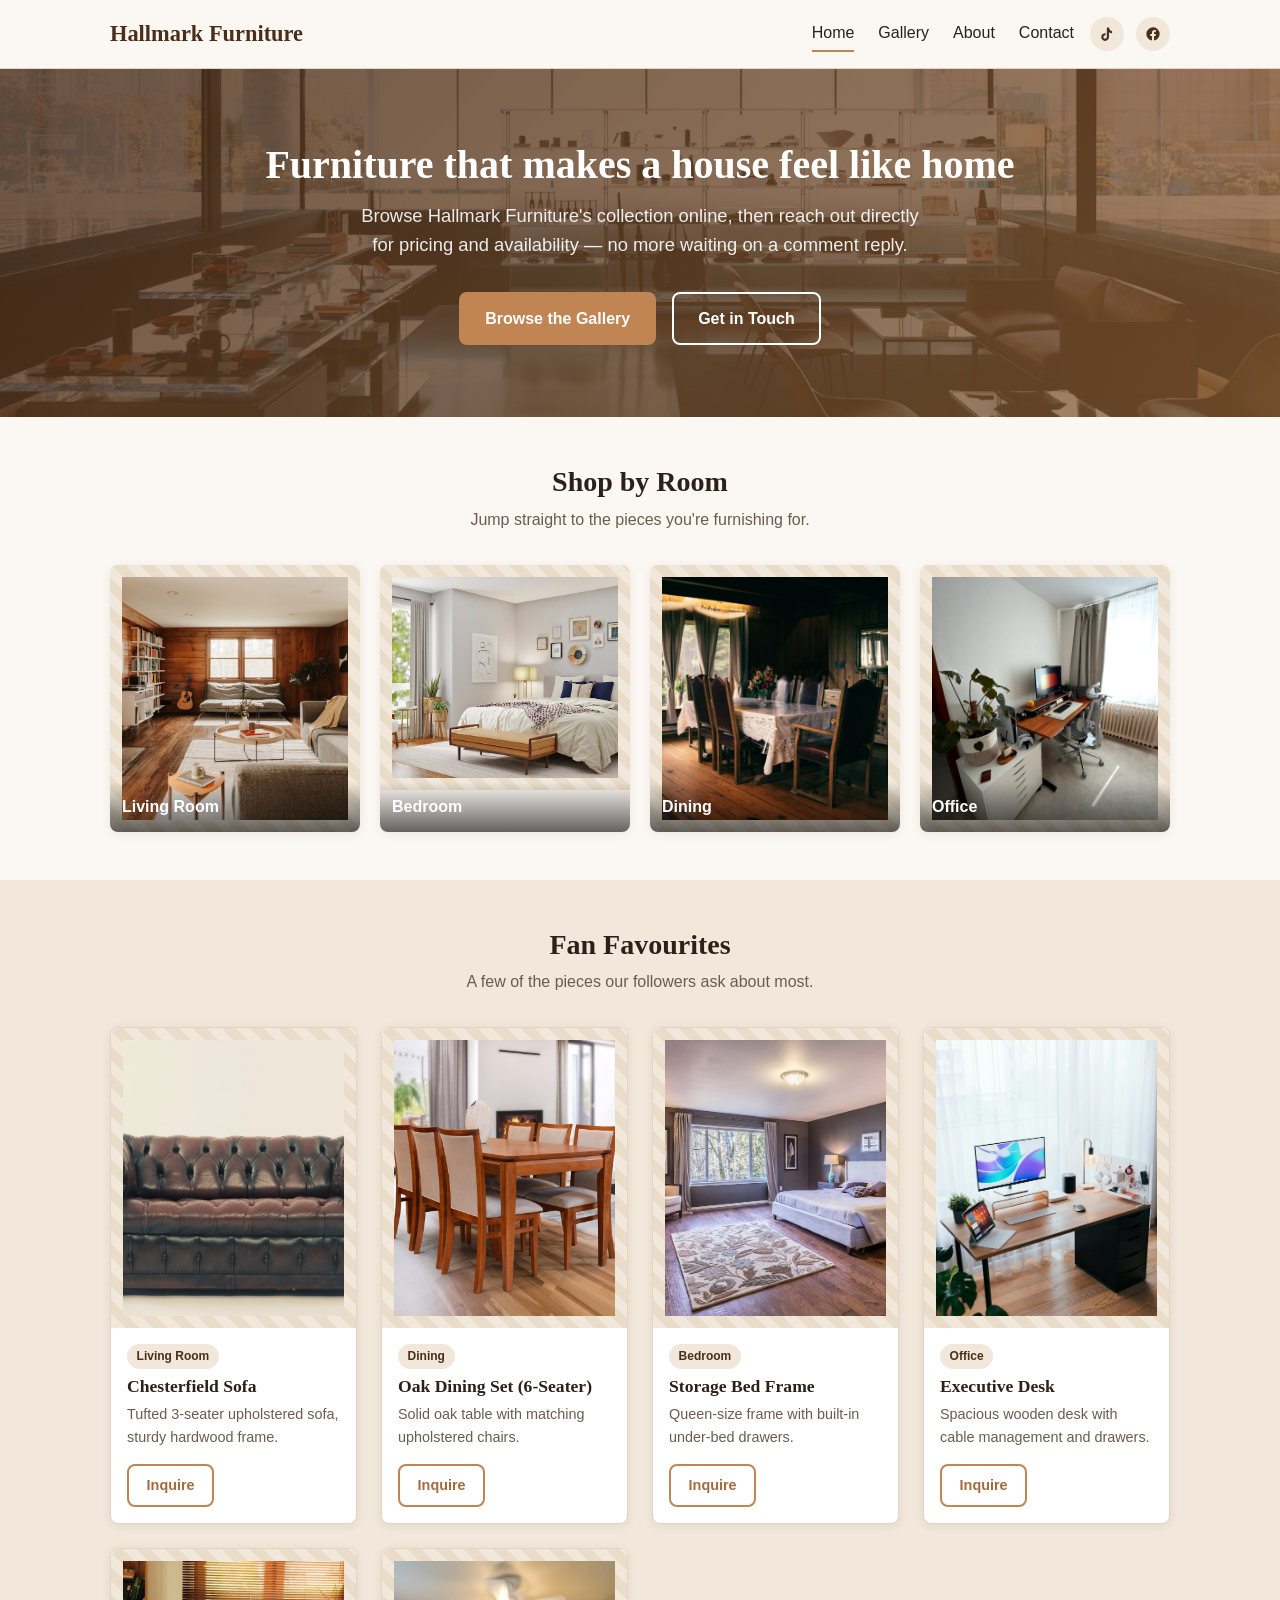
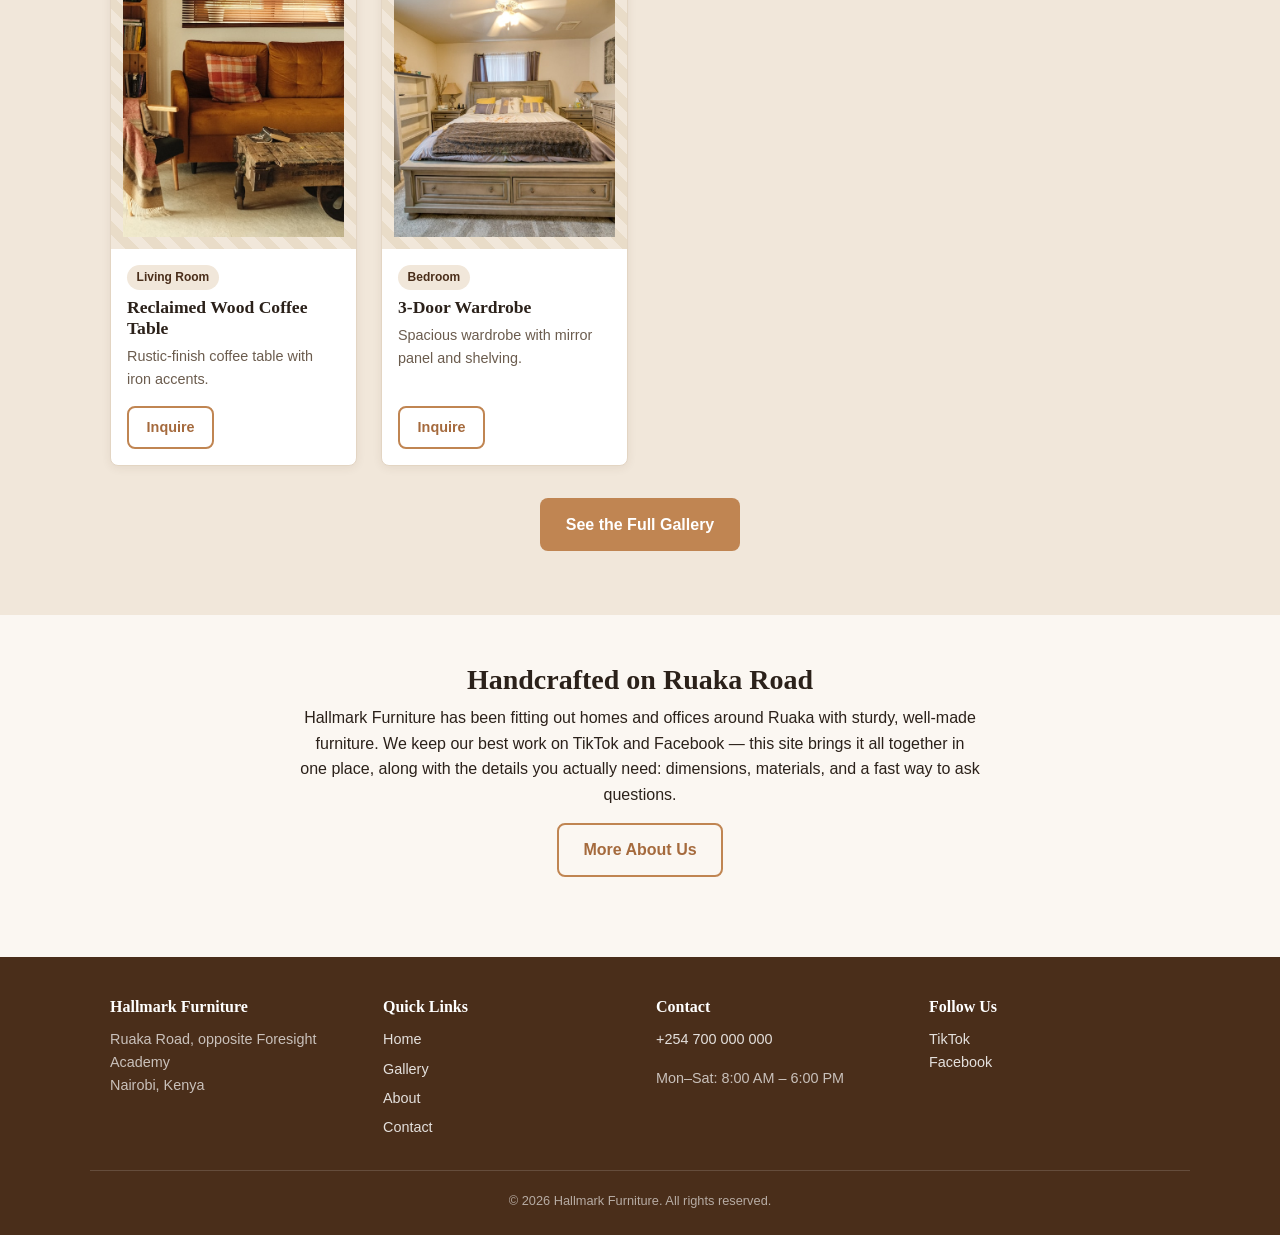
==== app/index.html @ 0342a09c "add furniture website" ====
<!DOCTYPE html>
<html lang="en">
<head>
  <meta charset="UTF-8" />
  <meta name="viewport" content="width=device-width, initial-scale=1.0" />
  <title>Hallmark Furniture — Quality Furniture on Ruaka Road</title>
  <meta name="description" content="Hallmark Furniture is a Ruaka Road furniture shop showcasing living room, bedroom, dining and office pieces. Browse our gallery and inquire directly." />
  <link rel="stylesheet" href="styles.css" />
</head>
<body>

  <header class="site-header">
    <div class="container nav-wrap">
      <a href="index.html" class="brand">Hallmark Furniture</a>
      <button class="nav-toggle" aria-label="Toggle menu" aria-expanded="false">&#9776;</button>
      <nav class="site-nav">
        <a href="index.html">Home</a>
        <a href="gallery.html">Gallery</a>
        <a href="about.html">About</a>
        <a href="contact.html">Contact</a>
      </nav>
      <div class="social-links">
        <a href="https://www.tiktok.com/@hallmarkfurniture" target="_blank" rel="noopener" aria-label="Hallmark Furniture on TikTok">
          <svg viewBox="0 0 24 24"><path d="M16.6 5.82c-1.02-.9-1.62-2.18-1.62-3.6h-3.2v14.24a2.6 2.6 0 1 1-2.6-2.6c.24 0 .48.03.7.09V10.8a5.8 5.8 0 1 0 5.1 5.76V9.5a8.15 8.15 0 0 0 4.62 1.44v-3.2a4.98 4.98 0 0 1-3-1.92z"/></svg>
        </a>
        <a href="https://www.facebook.com/hallmarkfurniture" target="_blank" rel="noopener" aria-label="Hallmark Furniture on Facebook">
          <svg viewBox="0 0 24 24"><path d="M22 12a10 10 0 1 0-11.56 9.88v-6.99H7.9V12h2.54V9.8c0-2.5 1.49-3.89 3.78-3.89 1.1 0 2.24.2 2.24.2v2.46h-1.26c-1.24 0-1.63.77-1.63 1.56V12h2.78l-.44 2.89h-2.34v6.99A10 10 0 0 0 22 12z"/></svg>
        </a>
      </div>
    </div>
  </header>

  <main>

    <section class="hero">
      <div class="container">
        <h1>Furniture that makes a house feel like home</h1>
        <p>Browse Hallmark Furniture's collection online, then reach out directly for pricing and availability — no more waiting on a comment reply.</p>
        <div class="hero-actions">
          <a href="gallery.html" class="btn btn-primary">Browse the Gallery</a>
          <a href="contact.html" class="btn btn-secondary">Get in Touch</a>
        </div>
      </div>
    </section>

    <section class="section">
      <div class="container">
        <div class="section-head">
          <h2>Shop by Room</h2>
          <p>Jump straight to the pieces you're furnishing for.</p>
        </div>
        <div class="category-grid">
          <a class="category-card" href="gallery.html?category=living-room">
            <img class="img-placeholder" src="images/category-living-room.jpg" alt="Living room furniture" loading="lazy" width="400" height="267" />
            <span>Living Room</span>
          </a>
          <a class="category-card" href="gallery.html?category=bedroom">
            <img class="img-placeholder" src="images/category-bedroom.jpg" alt="Bedroom furniture" loading="lazy" width="400" height="225" />
            <span>Bedroom</span>
          </a>
          <a class="category-card" href="gallery.html?category=dining">
            <img class="img-placeholder" src="images/category-dining.jpg" alt="Dining room furniture" loading="lazy" width="400" height="267" />
            <span>Dining</span>
          </a>
          <a class="category-card" href="gallery.html?category=office">
            <img class="img-placeholder" src="images/category-office.jpg" alt="Home office furniture" loading="lazy" width="400" height="267" />
            <span>Office</span>
          </a>
        </div>
      </div>
    </section>

    <section class="section section-alt">
      <div class="container">
        <div class="section-head">
          <h2>Fan Favourites</h2>
          <p>A few of the pieces our followers ask about most.</p>
        </div>
        <div class="grid">

          <article class="card">
            <img class="img-placeholder" src="images/chesterfield-sofa.jpg" alt="Brown leather Chesterfield sofa" loading="lazy" width="400" height="300" />
            <div class="card-body">
              <span class="badge">Living Room</span>
              <h3>Chesterfield Sofa</h3>
              <p>Tufted 3-seater upholstered sofa, sturdy hardwood frame.</p>
              <a href="contact.html?item=Chesterfield%20Sofa" class="btn btn-outline">Inquire</a>
            </div>
          </article>

          <article class="card">
            <img class="img-placeholder" src="images/dining-set.jpg" alt="Wooden dining table with six upholstered chairs" loading="lazy" width="400" height="300" />
            <div class="card-body">
              <span class="badge">Dining</span>
              <h3>Oak Dining Set (6-Seater)</h3>
              <p>Solid oak table with matching upholstered chairs.</p>
              <a href="contact.html?item=Oak%20Dining%20Set" class="btn btn-outline">Inquire</a>
            </div>
          </article>

          <article class="card">
            <img class="img-placeholder" src="images/bed-frame.jpg" alt="Bed frame in a bedroom" loading="lazy" width="400" height="300" />
            <div class="card-body">
              <span class="badge">Bedroom</span>
              <h3>Storage Bed Frame</h3>
              <p>Queen-size frame with built-in under-bed drawers.</p>
              <a href="contact.html?item=Storage%20Bed%20Frame" class="btn btn-outline">Inquire</a>
            </div>
          </article>

          <article class="card">
            <img class="img-placeholder" src="images/executive-desk.jpg" alt="Wooden desk with a computer on top" loading="lazy" width="400" height="300" />
            <div class="card-body">
              <span class="badge">Office</span>
              <h3>Executive Desk</h3>
              <p>Spacious wooden desk with cable management and drawers.</p>
              <a href="contact.html?item=Executive%20Desk" class="btn btn-outline">Inquire</a>
            </div>
          </article>

          <article class="card">
            <img class="img-placeholder" src="images/coffee-table.jpg" alt="Living room with a coffee table and bookshelf" loading="lazy" width="400" height="300" />
            <div class="card-body">
              <span class="badge">Living Room</span>
              <h3>Reclaimed Wood Coffee Table</h3>
              <p>Rustic-finish coffee table with iron accents.</p>
              <a href="contact.html?item=Reclaimed%20Wood%20Coffee%20Table" class="btn btn-outline">Inquire</a>
            </div>
          </article>

          <article class="card">
            <img class="img-placeholder" src="images/wardrobe.jpg" alt="Bedroom with a wardrobe and mirror" loading="lazy" width="400" height="300" />
            <div class="card-body">
              <span class="badge">Bedroom</span>
              <h3>3-Door Wardrobe</h3>
              <p>Spacious wardrobe with mirror panel and shelving.</p>
              <a href="contact.html?item=3-Door%20Wardrobe" class="btn btn-outline">Inquire</a>
            </div>
          </article>

        </div>
        <p style="text-align:center; margin-top:2rem;">
          <a href="gallery.html" class="btn btn-primary">See the Full Gallery</a>
        </p>
      </div>
    </section>

    <section class="section">
      <div class="container" style="max-width:720px; text-align:center;">
        <h2>Handcrafted on Ruaka Road</h2>
        <p>Hallmark Furniture has been fitting out homes and offices around Ruaka with sturdy, well-made furniture. We keep our best work on TikTok and Facebook — this site brings it all together in one place, along with the details you actually need: dimensions, materials, and a fast way to ask questions.</p>
        <a href="about.html" class="btn btn-outline">More About Us</a>
      </div>
    </section>

  </main>

  <footer class="site-footer">
    <div class="container footer-grid">
      <div>
        <h3>Hallmark Furniture</h3>
        <p>Ruaka Road, opposite Foresight Academy<br />Nairobi, Kenya</p>
      </div>
      <div>
        <h3>Quick Links</h3>
        <ul class="footer-nav">
          <li><a href="index.html">Home</a></li>
          <li><a href="gallery.html">Gallery</a></li>
          <li><a href="about.html">About</a></li>
          <li><a href="contact.html">Contact</a></li>
        </ul>
      </div>
      <div>
        <h3>Contact</h3>
        <p><a href="tel:+254700000000">+254 700 000 000</a></p>
        <p>Mon–Sat: 8:00 AM – 6:00 PM</p>
      </div>
      <div>
        <h3>Follow Us</h3>
        <p>
          <a href="https://www.tiktok.com/@hallmarkfurniture" target="_blank" rel="noopener">TikTok</a><br />
          <a href="https://www.facebook.com/hallmarkfurniture" target="_blank" rel="noopener">Facebook</a>
        </p>
      </div>
    </div>
    <div class="container footer-bottom">
      &copy; <span id="year"></span> Hallmark Furniture. All rights reserved.
    </div>
  </footer>

  <script src="script.js"></script>
</body>
</html>
---- app/styles.css ----
/* Hallmark Furniture — shared styles */

:root {
  --color-bg: #fbf7f2;
  --color-bg-alt: #f1e7da;
  --color-wood-dark: #4a2e1a;
  --color-wood: #8b5e34;
  --color-accent: #c08552;
  --color-accent-dark: #a56a3d;
  --color-text: #2b211a;
  --color-text-muted: #6b5c4e;
  --color-border: #e3d5c3;
  --color-white: #ffffff;
  --font-heading: Georgia, "Times New Roman", serif;
  --font-body: -apple-system, BlinkMacSystemFont, "Segoe UI", Roboto, sans-serif;
  --radius: 8px;
  --shadow: 0 2px 10px rgba(74, 46, 26, 0.08);
}

* {
  box-sizing: border-box;
}

html {
  scroll-behavior: smooth;
}

body {
  margin: 0;
  font-family: var(--font-body);
  color: var(--color-text);
  background: var(--color-bg);
  line-height: 1.6;
}

img {
  max-width: 100%;
  display: block;
}

a {
  color: inherit;
}

.container {
  max-width: 1100px;
  margin: 0 auto;
  padding: 0 1.25rem;
}

h1, h2, h3 {
  font-family: var(--font-heading);
  line-height: 1.2;
  margin: 0 0 0.5rem;
}

h2 {
  font-size: 1.75rem;
}

p {
  margin: 0 0 1rem;
}

.section {
  padding: 3rem 0;
}

.section-alt {
  background: var(--color-bg-alt);
}

.section-head {
  text-align: center;
  max-width: 640px;
  margin: 0 auto 2rem;
}

.section-head p {
  color: var(--color-text-muted);
  margin: 0;
}

/* Buttons */

.btn {
  display: inline-block;
  padding: 0.75rem 1.5rem;
  border-radius: var(--radius);
  text-decoration: none;
  font-weight: 600;
  border: 2px solid transparent;
  cursor: pointer;
  font-size: 1rem;
}

.btn-primary {
  background: var(--color-accent);
  color: var(--color-white);
}

.btn-primary:hover {
  background: var(--color-accent-dark);
}

.btn-secondary {
  background: transparent;
  border-color: var(--color-white);
  color: var(--color-white);
}

.btn-secondary:hover {
  background: rgba(255, 255, 255, 0.15);
}

.btn-outline {
  background: transparent;
  border-color: var(--color-accent);
  color: var(--color-accent-dark);
}

.btn-outline:hover {
  background: var(--color-accent);
  color: var(--color-white);
}

.btn-whatsapp {
  background: #25d366;
  color: var(--color-white);
}

.btn-whatsapp:hover {
  background: #1fb956;
}

.btn-block {
  display: block;
  width: 100%;
  text-align: center;
}

/* Header / nav */

.site-header {
  position: sticky;
  top: 0;
  z-index: 50;
  background: var(--color-bg);
  border-bottom: 1px solid var(--color-border);
}

.nav-wrap {
  display: flex;
  align-items: center;
  justify-content: space-between;
  gap: 1rem;
  padding: 1rem 1.25rem;
}

.brand {
  font-family: var(--font-heading);
  font-size: 1.4rem;
  font-weight: bold;
  text-decoration: none;
  color: var(--color-wood-dark);
}

.nav-toggle {
  display: none;
  background: none;
  border: 1px solid var(--color-border);
  border-radius: var(--radius);
  font-size: 1.25rem;
  padding: 0.35rem 0.6rem;
  cursor: pointer;
}

.site-nav {
  display: flex;
  gap: 1.5rem;
  margin-left: auto;
}

.site-nav a {
  text-decoration: none;
  color: var(--color-text);
  font-weight: 500;
  padding: 0.25rem 0;
  border-bottom: 2px solid transparent;
}

.site-nav a:hover,
.site-nav a.active {
  border-bottom-color: var(--color-accent);
}

.social-links {
  display: flex;
  gap: 0.75rem;
}

.social-links a {
  display: flex;
  align-items: center;
  justify-content: center;
  width: 34px;
  height: 34px;
  border-radius: 50%;
  background: var(--color-bg-alt);
  color: var(--color-wood-dark);
}

.social-links a:hover {
  background: var(--color-accent);
  color: var(--color-white);
}

.social-links svg {
  width: 16px;
  height: 16px;
  fill: currentColor;
}

/* Hero */

.hero {
  background:
    linear-gradient(135deg, rgba(74, 46, 26, 0.82), rgba(139, 94, 52, 0.75)),
    url("images/hero-home.jpg");
  background-size: cover;
  background-position: center;
  color: var(--color-white);
  padding: 4.5rem 0;
  text-align: center;
}

.hero h1 {
  font-size: 2.5rem;
  margin-bottom: 0.75rem;
}

.hero p {
  font-size: 1.15rem;
  max-width: 560px;
  margin: 0 auto 2rem;
  color: rgba(255, 255, 255, 0.9);
}

.hero-actions {
  display: flex;
  gap: 1rem;
  justify-content: center;
  flex-wrap: wrap;
}

.page-hero {
  background-size: cover;
  background-position: center;
  padding: 3.5rem 0;
  text-align: center;
  color: var(--color-white);
}

.page-hero h1 {
  color: var(--color-white);
}

.page-hero p {
  color: rgba(255, 255, 255, 0.9);
  max-width: 560px;
  margin: 0 auto;
}

.page-hero-gallery {
  background-image:
    linear-gradient(135deg, rgba(74, 46, 26, 0.82), rgba(139, 94, 52, 0.75)),
    url("images/hero-gallery.jpg");
}

.page-hero-about {
  background-image:
    linear-gradient(135deg, rgba(74, 46, 26, 0.82), rgba(139, 94, 52, 0.75)),
    url("images/hero-about.jpg");
}

.page-hero-contact {
  background-image:
    linear-gradient(135deg, rgba(74, 46, 26, 0.82), rgba(139, 94, 52, 0.75)),
    url("images/hero-contact.jpg");
}

/* Placeholder images */

.img-placeholder {
  display: flex;
  align-items: center;
  justify-content: center;
  text-align: center;
  aspect-ratio: 4 / 3;
  width: 100%;
  object-fit: cover;
  background: repeating-linear-gradient(
    45deg,
    var(--color-bg-alt),
    var(--color-bg-alt) 10px,
    #e9dcc8 10px,
    #e9dcc8 20px
  );
  color: var(--color-text-muted);
  font-size: 0.8rem;
  padding: 0.75rem;
  border-radius: var(--radius) var(--radius) 0 0;
}

/* Grids */

.grid {
  display: grid;
  grid-template-columns: repeat(auto-fit, minmax(220px, 1fr));
  gap: 1.5rem;
}

.category-grid {
  display: grid;
  grid-template-columns: repeat(auto-fit, minmax(200px, 1fr));
  gap: 1.25rem;
}

.category-card {
  position: relative;
  border-radius: var(--radius);
  overflow: hidden;
  text-decoration: none;
  color: var(--color-white);
  box-shadow: var(--shadow);
}

.category-card .img-placeholder {
  border-radius: 0;
  aspect-ratio: 3 / 2;
}

.category-card span {
  position: absolute;
  bottom: 0;
  left: 0;
  right: 0;
  padding: 0.75rem;
  background: linear-gradient(transparent, rgba(0, 0, 0, 0.6));
  color: var(--color-white);
  font-weight: 600;
}

/* Product cards */

.card {
  background: var(--color-white);
  border: 1px solid var(--color-border);
  border-radius: var(--radius);
  overflow: hidden;
  box-shadow: var(--shadow);
  display: flex;
  flex-direction: column;
}

.card-body {
  padding: 1rem;
  display: flex;
  flex-direction: column;
  gap: 0.4rem;
  flex: 1;
}

.badge {
  align-self: flex-start;
  background: var(--color-bg-alt);
  color: var(--color-wood-dark);
  font-size: 0.75rem;
  font-weight: 600;
  padding: 0.2rem 0.6rem;
  border-radius: 999px;
}

.card h3 {
  font-size: 1.1rem;
  margin: 0;
}

.card p {
  color: var(--color-text-muted);
  font-size: 0.9rem;
  margin: 0;
  flex: 1;
}

.card .btn {
  margin-top: 0.5rem;
  align-self: flex-start;
  padding: 0.5rem 1.1rem;
  font-size: 0.9rem;
}

/* Gallery filters */

.filter-bar {
  display: flex;
  flex-wrap: wrap;
  gap: 0.6rem;
  justify-content: center;
  margin-bottom: 2rem;
}

.filter-btn {
  background: var(--color-white);
  border: 1px solid var(--color-border);
  border-radius: 999px;
  padding: 0.45rem 1.1rem;
  font-size: 0.9rem;
  cursor: pointer;
}

.filter-btn:hover {
  border-color: var(--color-accent);
}

.filter-btn.active {
  background: var(--color-accent);
  border-color: var(--color-accent);
  color: var(--color-white);
}

.card.is-hidden {
  display: none;
}

/* About page */

.value-list {
  list-style: none;
  margin: 0;
  padding: 0;
  display: grid;
  grid-template-columns: repeat(auto-fit, minmax(180px, 1fr));
  gap: 1.25rem;
}

.value-list li {
  background: var(--color-white);
  border: 1px solid var(--color-border);
  border-radius: var(--radius);
  padding: 1.25rem;
}

.value-list h3 {
  font-size: 1rem;
  color: var(--color-wood-dark);
}

.value-list p {
  font-size: 0.9rem;
  color: var(--color-text-muted);
  margin: 0;
}

/* Contact page */

.contact-grid {
  display: grid;
  grid-template-columns: 1fr 1fr;
  gap: 2.5rem;
  align-items: start;
}

.info-list {
  list-style: none;
  margin: 0 0 1.5rem;
  padding: 0;
}

.info-list li {
  display: flex;
  gap: 0.6rem;
  margin-bottom: 0.75rem;
  color: var(--color-text-muted);
}

.info-list strong {
  color: var(--color-text);
  min-width: 90px;
  display: inline-block;
}

.map-frame {
  width: 100%;
  height: 260px;
  border: 0;
  border-radius: var(--radius);
}

.form-group {
  margin-bottom: 1.1rem;
}

.form-group label {
  display: block;
  font-weight: 600;
  margin-bottom: 0.35rem;
  font-size: 0.9rem;
}

.form-group input,
.form-group textarea {
  width: 100%;
  padding: 0.65rem 0.75rem;
  border: 1px solid var(--color-border);
  border-radius: var(--radius);
  font-family: inherit;
  font-size: 1rem;
  background: var(--color-white);
}

.form-group input:focus,
.form-group textarea:focus {
  outline: 2px solid var(--color-accent);
  outline-offset: 1px;
}

.form-note {
  font-size: 0.8rem;
  color: var(--color-text-muted);
  margin-top: 0.5rem;
}

/* Footer */

.site-footer {
  background: var(--color-wood-dark);
  color: rgba(255, 255, 255, 0.85);
  padding: 2.5rem 0 1.5rem;
  margin-top: 2rem;
}

.footer-grid {
  display: grid;
  grid-template-columns: repeat(auto-fit, minmax(200px, 1fr));
  gap: 2rem;
  margin-bottom: 1.5rem;
}

.footer-grid h3 {
  color: var(--color-white);
  font-size: 1rem;
  margin-bottom: 0.75rem;
}

.footer-grid a {
  color: rgba(255, 255, 255, 0.85);
  text-decoration: none;
}

.footer-grid a:hover {
  color: var(--color-white);
}

.footer-grid p,
.footer-grid li {
  color: rgba(255, 255, 255, 0.7);
  font-size: 0.9rem;
}

.footer-nav {
  list-style: none;
  margin: 0;
  padding: 0;
}

.footer-nav li {
  margin-bottom: 0.4rem;
}

.footer-bottom {
  border-top: 1px solid rgba(255, 255, 255, 0.15);
  padding-top: 1.25rem;
  text-align: center;
  font-size: 0.8rem;
  color: rgba(255, 255, 255, 0.6);
}

/* Responsive */

@media (max-width: 700px) {
  .nav-toggle {
    display: block;
  }

  .site-nav {
    display: none;
    flex-direction: column;
    width: 100%;
    order: 3;
    margin: 1rem 0 0;
    gap: 0.75rem;
  }

  .site-nav.open {
    display: flex;
  }

  .nav-wrap {
    flex-wrap: wrap;
  }

  .hero h1 {
    font-size: 2rem;
  }

  .contact-grid {
    grid-template-columns: 1fr;
  }
}
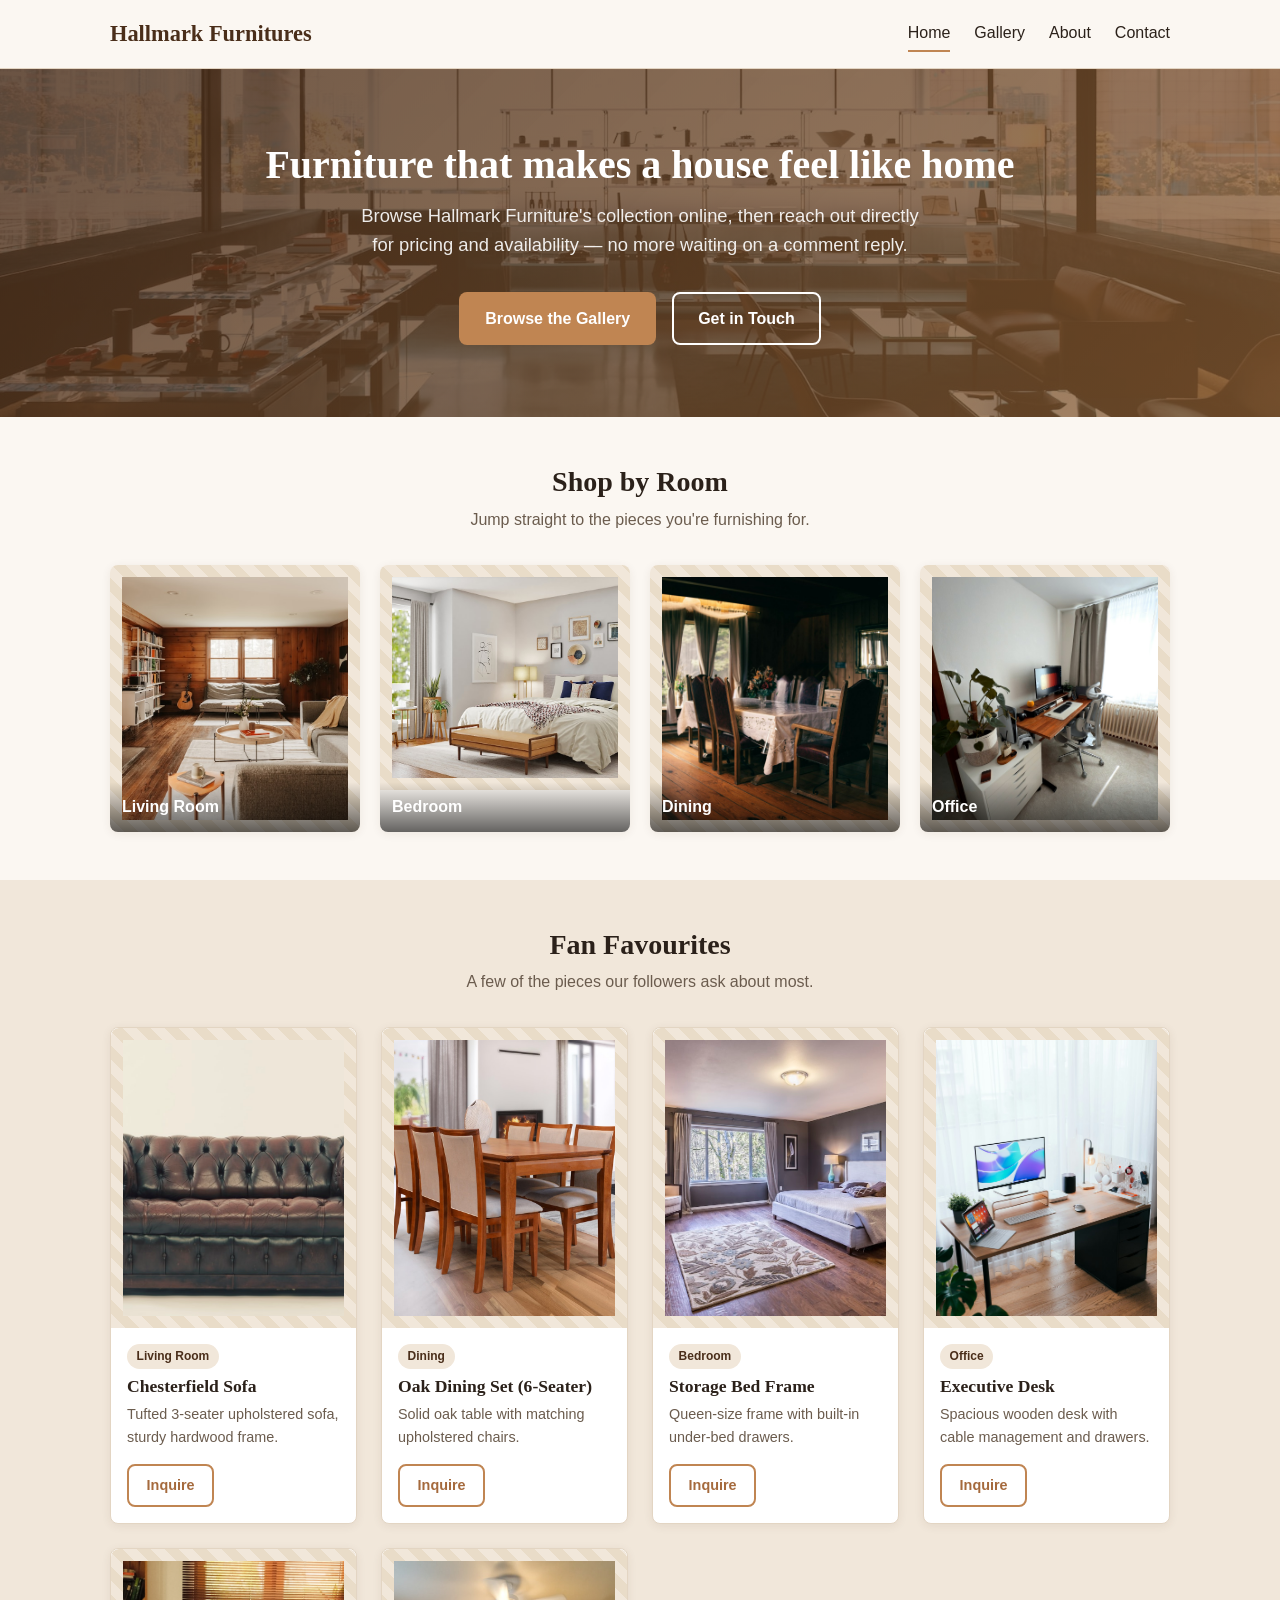
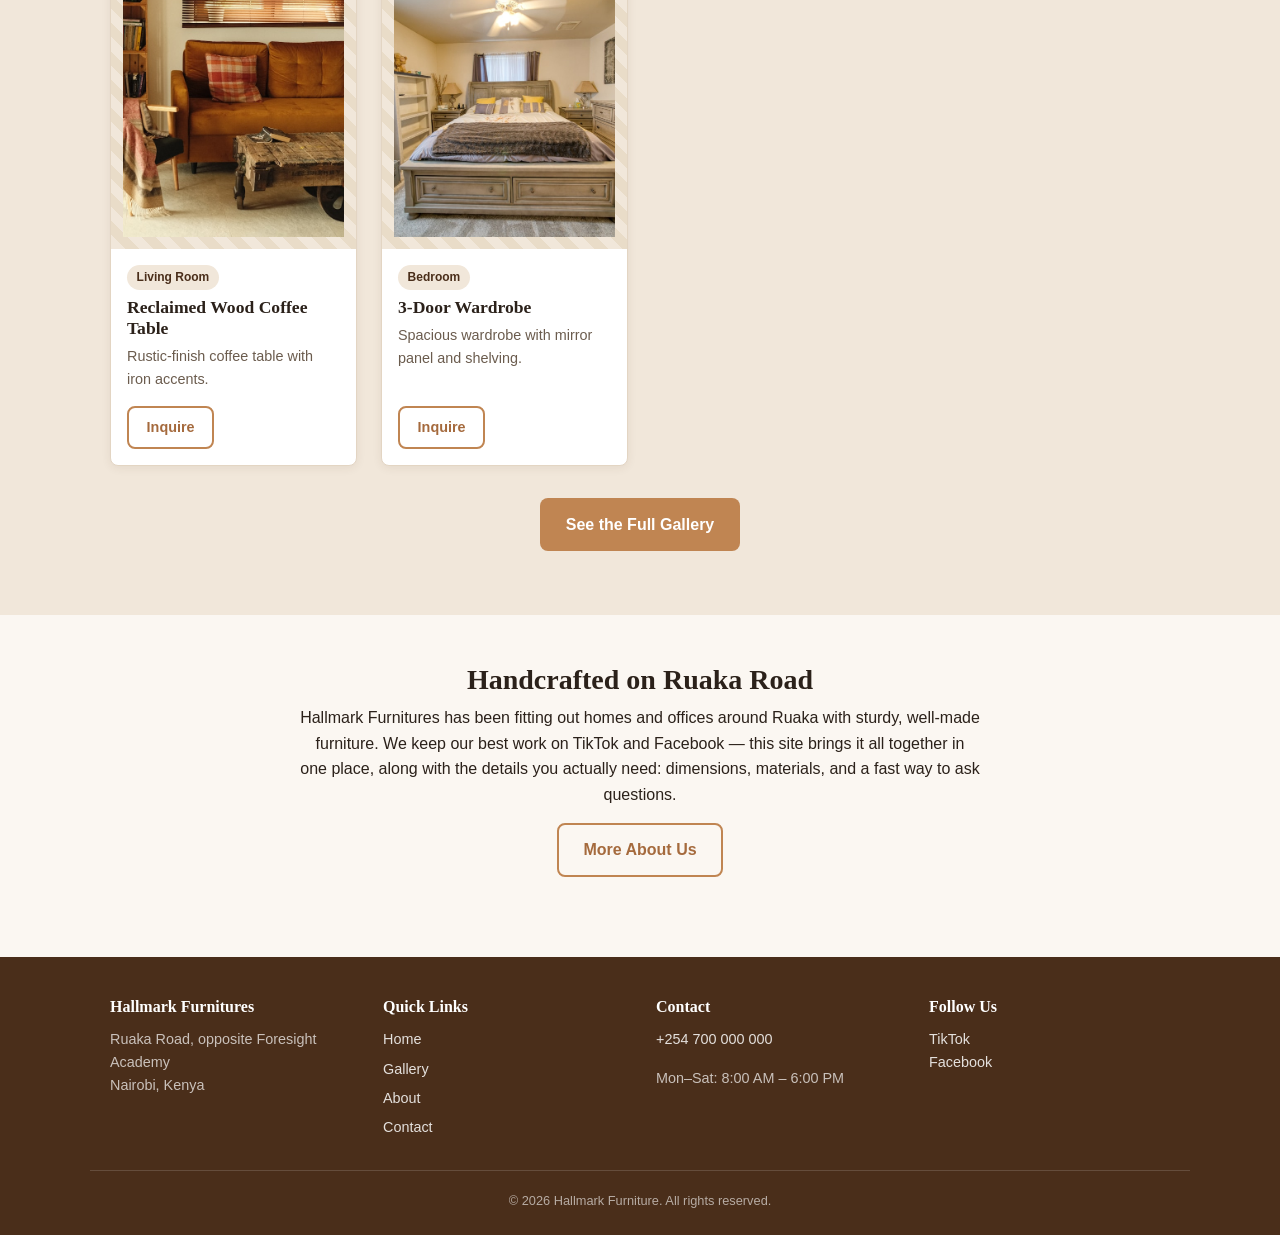
==== commit 3e81eb95: "add changes" ====
--- a/app/index.html
+++ b/app/index.html
@@ -3,7 +3,7 @@
 <head>
   <meta charset="UTF-8" />
   <meta name="viewport" content="width=device-width, initial-scale=1.0" />
-  <title>Hallmark Furniture — Quality Furniture on Ruaka Road</title>
+  <title>Hallmark Furnitures — Quality Furniture on Ruaka Road</title>
   <meta name="description" content="Hallmark Furniture is a Ruaka Road furniture shop showcasing living room, bedroom, dining and office pieces. Browse our gallery and inquire directly." />
   <link rel="stylesheet" href="styles.css" />
 </head>
@@ -11,7 +11,7 @@
 
   <header class="site-header">
     <div class="container nav-wrap">
-      <a href="index.html" class="brand">Hallmark Furniture</a>
+      <a href="index.html" class="brand">Hallmark Furnitures</a>
       <button class="nav-toggle" aria-label="Toggle menu" aria-expanded="false">&#9776;</button>
       <nav class="site-nav">
         <a href="index.html">Home</a>
@@ -19,14 +19,6 @@
         <a href="about.html">About</a>
         <a href="contact.html">Contact</a>
       </nav>
-      <div class="social-links">
-        <a href="https://www.tiktok.com/@hallmarkfurniture" target="_blank" rel="noopener" aria-label="Hallmark Furniture on TikTok">
-          <svg viewBox="0 0 24 24"><path d="M16.6 5.82c-1.02-.9-1.62-2.18-1.62-3.6h-3.2v14.24a2.6 2.6 0 1 1-2.6-2.6c.24 0 .48.03.7.09V10.8a5.8 5.8 0 1 0 5.1 5.76V9.5a8.15 8.15 0 0 0 4.62 1.44v-3.2a4.98 4.98 0 0 1-3-1.92z"/></svg>
-        </a>
-        <a href="https://www.facebook.com/hallmarkfurniture" target="_blank" rel="noopener" aria-label="Hallmark Furniture on Facebook">
-          <svg viewBox="0 0 24 24"><path d="M22 12a10 10 0 1 0-11.56 9.88v-6.99H7.9V12h2.54V9.8c0-2.5 1.49-3.89 3.78-3.89 1.1 0 2.24.2 2.24.2v2.46h-1.26c-1.24 0-1.63.77-1.63 1.56V12h2.78l-.44 2.89h-2.34v6.99A10 10 0 0 0 22 12z"/></svg>
-        </a>
-      </div>
     </div>
   </header>
 
@@ -148,7 +140,7 @@
     <section class="section">
       <div class="container" style="max-width:720px; text-align:center;">
         <h2>Handcrafted on Ruaka Road</h2>
-        <p>Hallmark Furniture has been fitting out homes and offices around Ruaka with sturdy, well-made furniture. We keep our best work on TikTok and Facebook — this site brings it all together in one place, along with the details you actually need: dimensions, materials, and a fast way to ask questions.</p>
+        <p>Hallmark Furnitures has been fitting out homes and offices around Ruaka with sturdy, well-made furniture. We keep our best work on TikTok and Facebook — this site brings it all together in one place, along with the details you actually need: dimensions, materials, and a fast way to ask questions.</p>
         <a href="about.html" class="btn btn-outline">More About Us</a>
       </div>
     </section>
@@ -158,7 +150,7 @@
   <footer class="site-footer">
     <div class="container footer-grid">
       <div>
-        <h3>Hallmark Furniture</h3>
+        <h3>Hallmark Furnitures</h3>
         <p>Ruaka Road, opposite Foresight Academy<br />Nairobi, Kenya</p>
       </div>
       <div>
